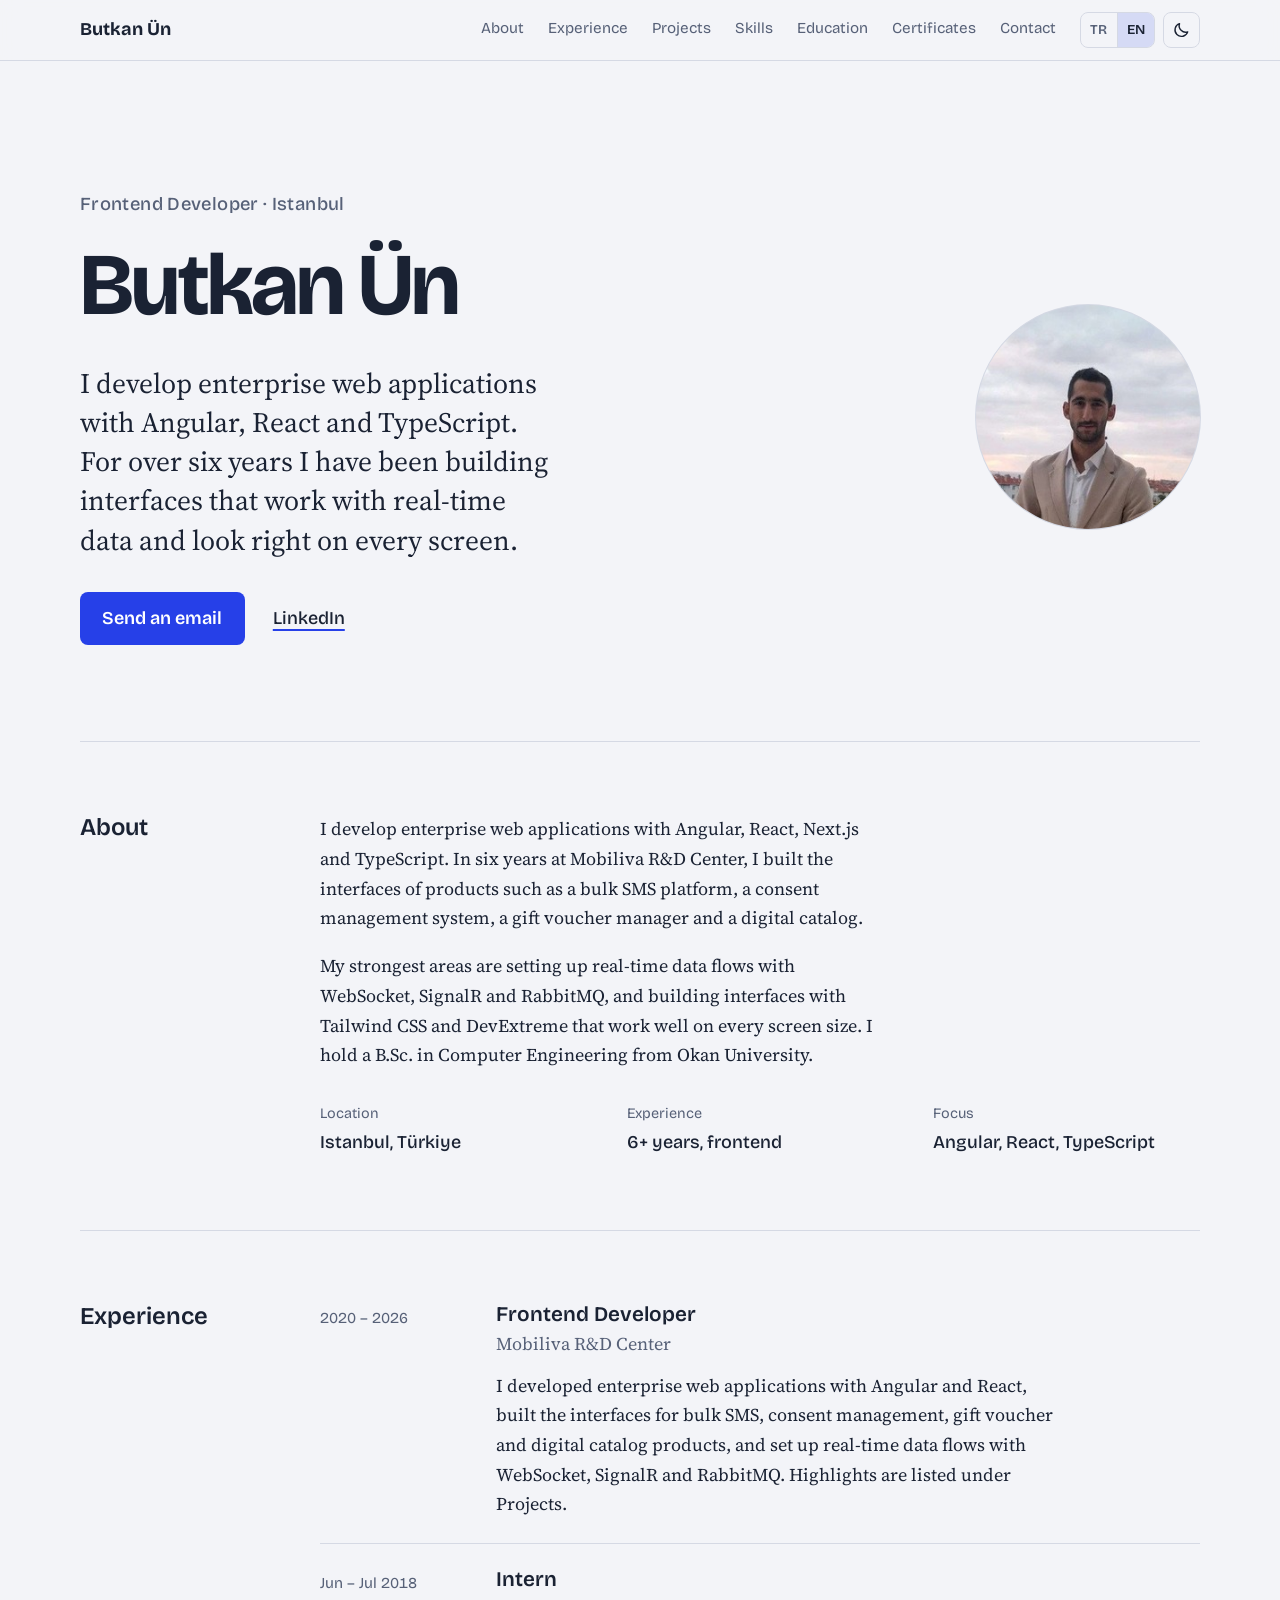
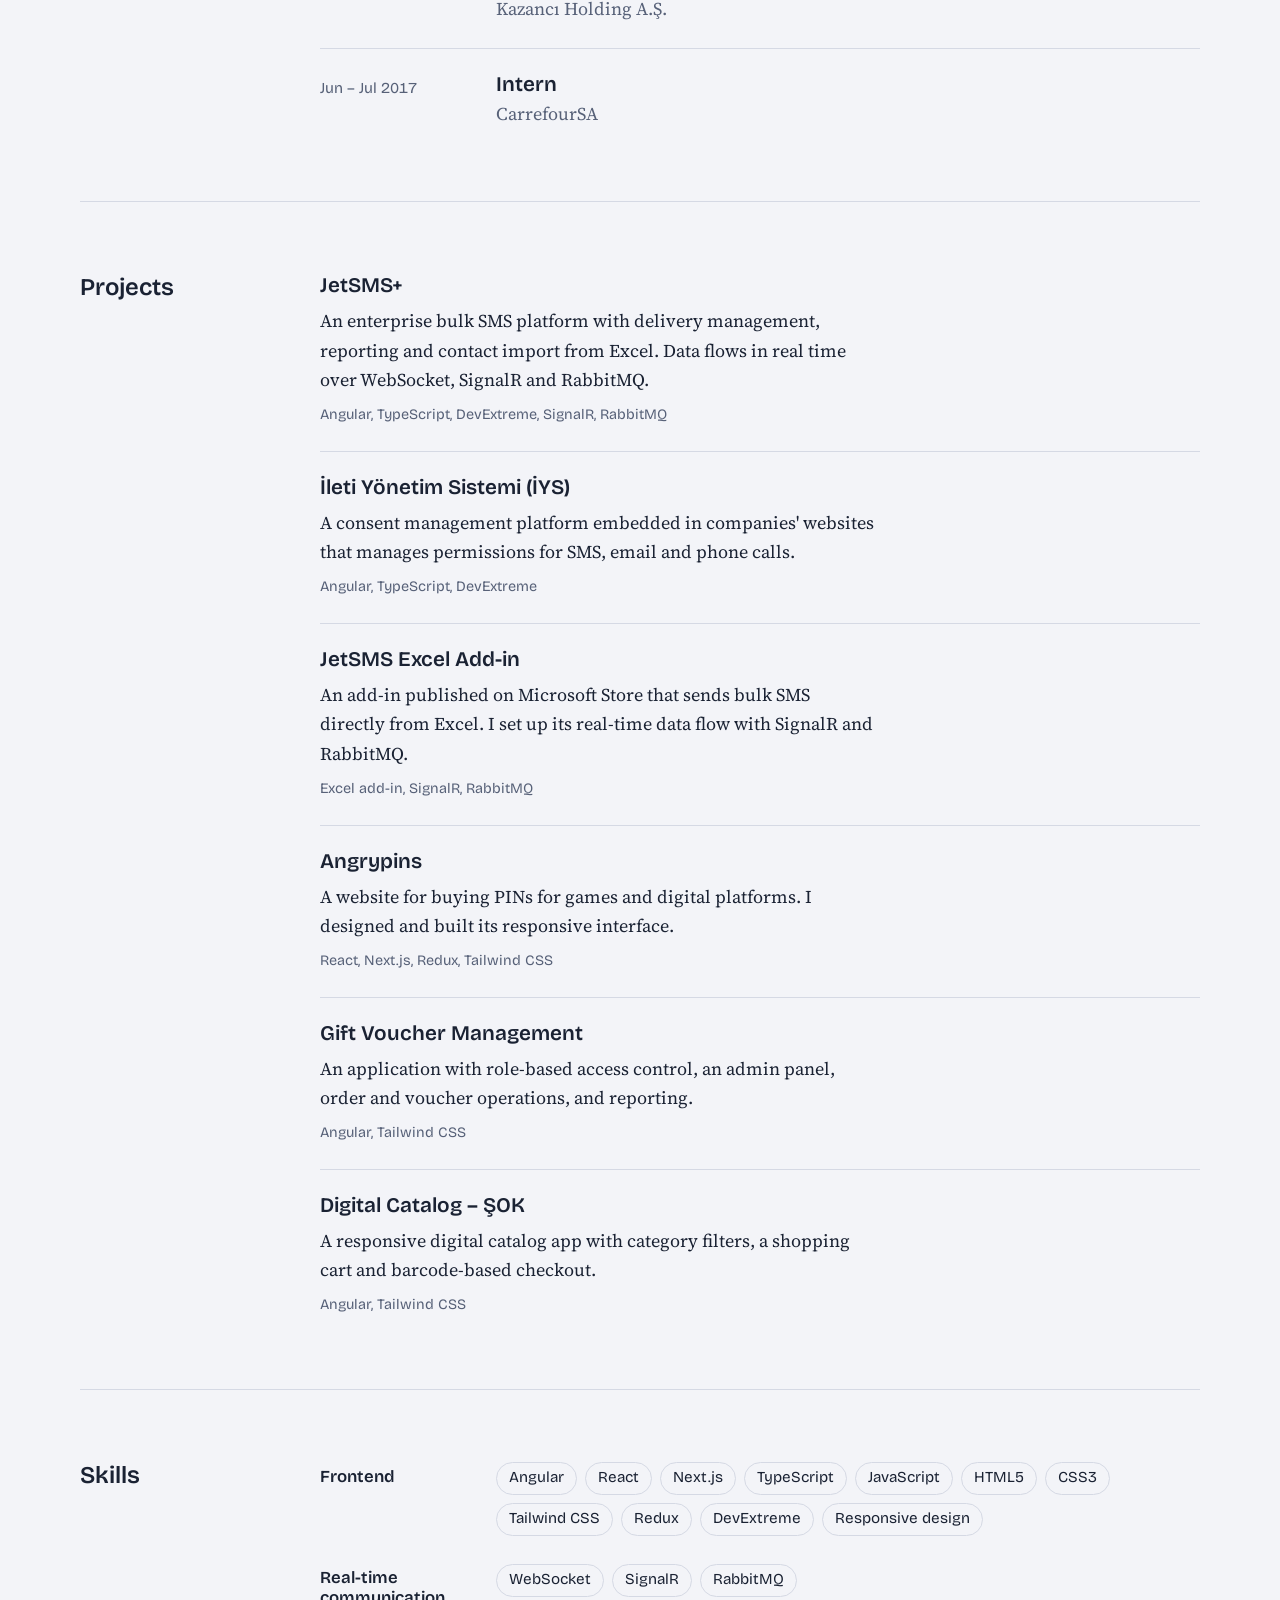
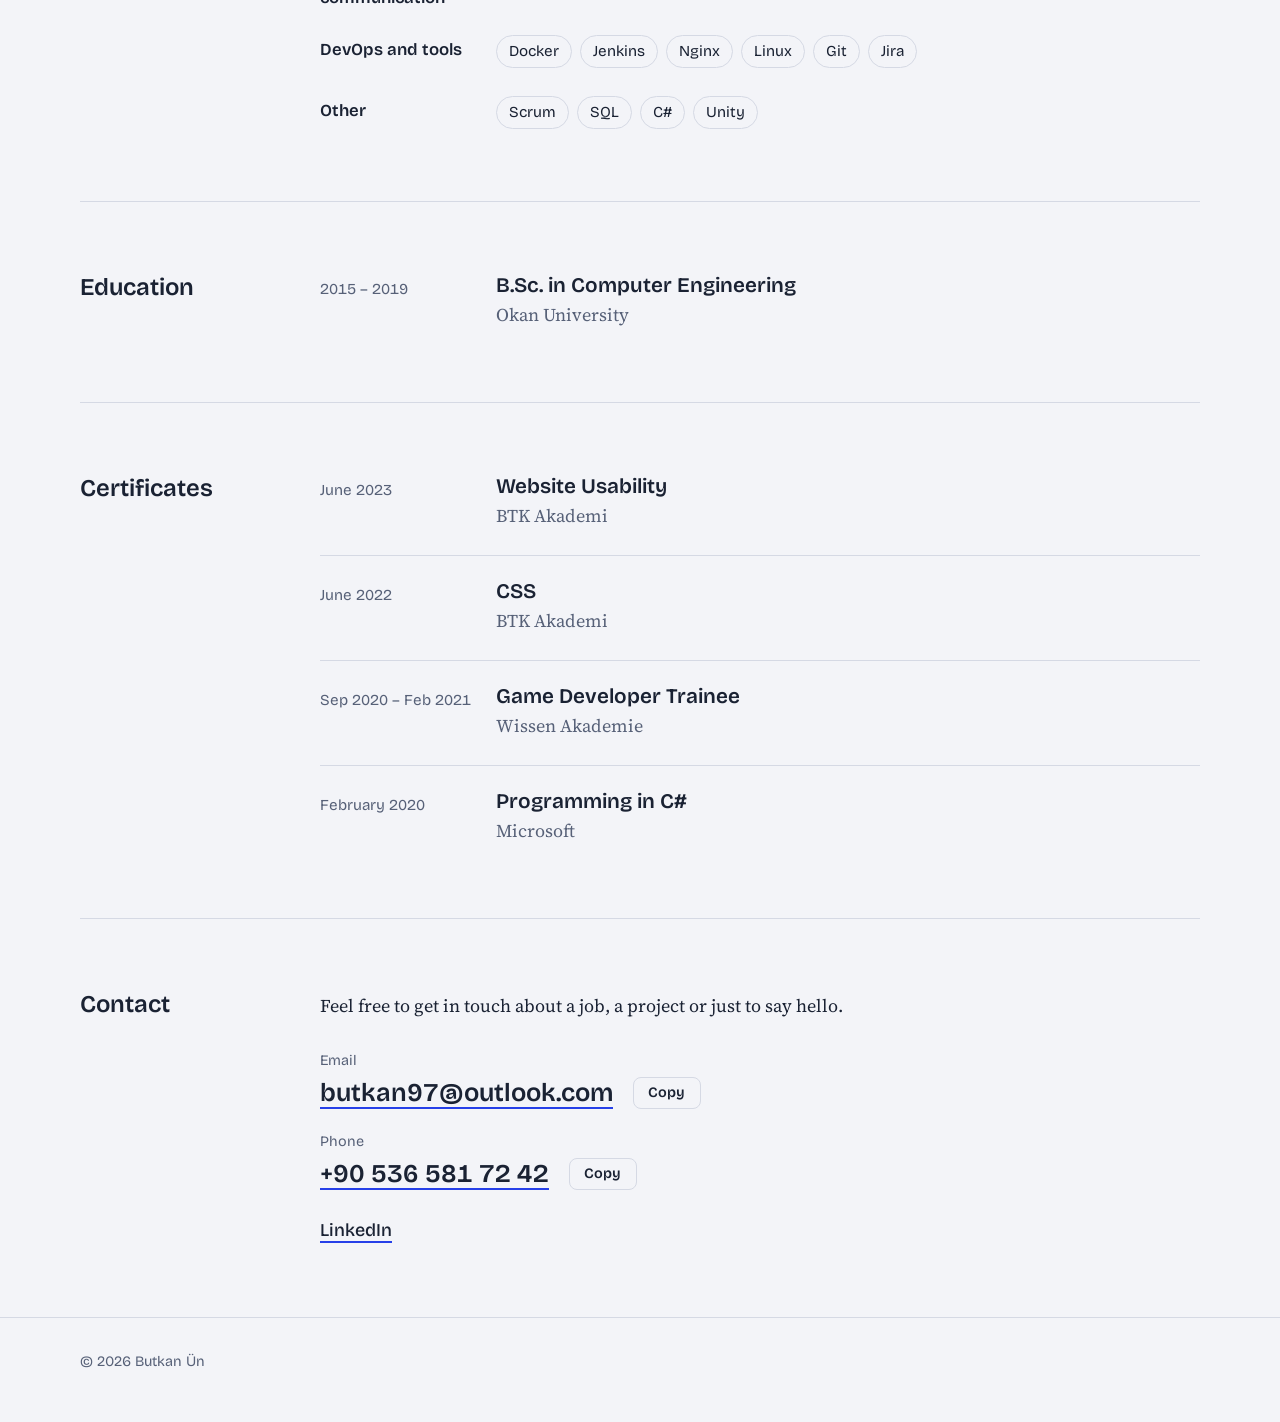
==== en/index.html @ 637d6aa0 "language added" ====
<!DOCTYPE html>
<html lang="en">
<head>
  <meta charset="utf-8">
  <meta name="viewport" content="width=device-width, initial-scale=1">
  <title>Butkan Ün | Frontend Developer</title>
  <meta name="description" content="Butkan Ün is a frontend developer building enterprise web applications with Angular, React and TypeScript. Experience, projects and contact details.">
  <meta name="author" content="Butkan Ün">
  <meta property="og:title" content="Butkan Ün | Frontend Developer">
  <meta property="og:description" content="I build enterprise web applications with Angular, React and TypeScript.">
  <meta property="og:type" content="website">
  <meta property="og:locale" content="en_US">
  <meta property="og:locale:alternate" content="tr_TR">
  <meta property="og:url" content="https://butkanun.github.io/en/">
  <meta property="og:image" content="https://butkanun.github.io/images/profil.jpg">
  <meta name="twitter:card" content="summary">
  <link rel="canonical" href="https://butkanun.github.io/en/">
  <link rel="alternate" hreflang="tr" href="https://butkanun.github.io/">
  <link rel="alternate" hreflang="en" href="https://butkanun.github.io/en/">
  <link rel="alternate" hreflang="x-default" href="https://butkanun.github.io/">
  <meta name="theme-color" content="#f3f4f8" media="(prefers-color-scheme: light)">
  <meta name="theme-color" content="#131826" media="(prefers-color-scheme: dark)">
  <link rel="icon" href="data:image/svg+xml,<svg xmlns='http://www.w3.org/2000/svg' viewBox='0 0 64 64'><rect width='64' height='64' rx='14' fill='%232640E8'/><text x='32' y='43' font-size='30' font-weight='700' text-anchor='middle' fill='white' font-family='sans-serif'>B%C3%9C</text></svg>">

  <script>
    // Kayıtlı tema tercihini sayfa çizilmeden uygula, yanıp sönmesin
    (function () {
      try {
        var tema = localStorage.getItem('tema');
        if (tema === 'dark' || tema === 'light') document.documentElement.setAttribute('data-theme', tema);
      } catch (e) {}
    })();
  </script>

  <link rel="preconnect" href="https://fonts.googleapis.com">
  <link rel="preconnect" href="https://fonts.gstatic.com" crossorigin>
  <link href="https://fonts.googleapis.com/css2?family=Bricolage+Grotesque:opsz,wdth,wght@12..96,75..100,300..800&family=Source+Serif+4:ital,opsz,wght@0,8..60,400..700;1,8..60,400&display=swap" rel="stylesheet">
  <!-- İNGİLİZCE SAYFA: Türkçe sayfayla (../index.html) aynı yapıda. İçerik değişince ikisini birlikte güncelle.
       ?v= numarası iki sayfada da aynı olsun, CSS/JS her değiştiğinde artır. -->
  <link rel="stylesheet" href="../style.css?v=3">
  <script src="../script.js?v=3" defer></script>
</head>
<body>
  <a class="skip" href="#content">Skip to content</a>

  <header class="topbar">
    <div class="wrap topbar-inner">
      <a class="brand" href="#top">Butkan Ün</a>
      <div class="tools">
        <div class="lang" role="group" aria-label="Language">
          <a href="../" hreflang="tr" lang="tr" aria-label="Türkçe" title="Türkçe">TR</a>
          <a href="./" hreflang="en" lang="en" aria-current="true" aria-label="English" title="English">EN</a>
        </div>
        <button class="theme-btn" type="button" aria-label="Switch to dark theme" title="Dark theme" hidden>
          <svg class="icon-moon" viewBox="0 0 24 24" aria-hidden="true" focusable="false"><path d="M20.5 14.2A8.5 8.5 0 0 1 9.8 3.5a8.5 8.5 0 1 0 10.7 10.7Z" fill="none" stroke="currentColor" stroke-width="1.8" stroke-linejoin="round"/></svg>
          <svg class="icon-sun" viewBox="0 0 24 24" aria-hidden="true" focusable="false" hidden><circle cx="12" cy="12" r="4.2" fill="none" stroke="currentColor" stroke-width="1.8"/><path d="M12 2.5v2.2M12 19.3v2.2M2.5 12h2.2M19.3 12h2.2M5.3 5.3l1.6 1.6M17.1 17.1l1.6 1.6M5.3 18.7l1.6-1.6M17.1 6.9l1.6-1.6" fill="none" stroke="currentColor" stroke-width="1.8" stroke-linecap="round"/></svg>
        </button>
        <button class="menu-btn" type="button" aria-expanded="false" aria-controls="nav">Menu</button>
      </div>
      <nav id="nav" class="nav" aria-label="Main menu">
        <a href="#about">About</a>
        <a href="#experience">Experience</a>
        <a href="#projects">Projects</a>
        <a href="#skills">Skills</a>
        <a href="#education">Education</a>
        <a href="#certificates">Certificates</a>
        <a href="#contact">Contact</a>
      </nav>
    </div>
  </header>

  <main id="content" class="wrap">

    <!-- GİRİŞ -->
    <section class="hero" id="top" aria-labelledby="name">
      <img class="avatar" src="../images/profil.jpg" alt="Butkan Ün" width="250" height="250">
      <div class="hero-text">
      <p class="role">Frontend Developer · Istanbul</p>
      <h1 class="name" id="name"><span>Butkan</span> <span>Ün</span></h1>
      <p class="lead">I develop enterprise web applications with Angular, React and TypeScript. For over six years I have been building interfaces that work with real-time data and look right on every screen.</p>
      <div class="actions">
        <a class="btn" href="mailto:butkan97@outlook.com">Send an email</a>
        <a class="text-link" href="https://www.linkedin.com/in/butkan-%C3%BCn-3bb926199/">LinkedIn</a>
        <!-- CV'ni cv.pdf adıyla ana klasöre ekleyince aşağıdaki satırın yorumunu kaldır:
        <a class="text-link" href="../cv.pdf" download>Download CV</a>
        -->
      </div>
      </div>
    </section>

    <!-- HAKKIMDA -->
    <section class="block" id="about" aria-labelledby="h-about">
      <h2 id="h-about">About</h2>
      <div class="body">
        <p>I develop enterprise web applications with Angular, React, Next.js and TypeScript. In six years at Mobiliva R&amp;D Center, I built the interfaces of products such as a bulk SMS platform, a consent management system, a gift voucher manager and a digital catalog.</p>
        <p>My strongest areas are setting up real-time data flows with WebSocket, SignalR and RabbitMQ, and building interfaces with Tailwind CSS and DevExtreme that work well on every screen size. I hold a B.Sc. in Computer Engineering from Okan University.</p>
        <dl class="facts">
          <div><dt>Location</dt><dd>Istanbul, Türkiye</dd></div>
          <div><dt>Experience</dt><dd>6+ years, frontend</dd></div>
          <div><dt>Focus</dt><dd>Angular, React, TypeScript</dd></div>
        </dl>
      </div>
    </section>

    <!-- DENEYİM: Her <li> bir iş deneyimi. Yenisi en üstte olsun. -->
    <section class="block" id="experience" aria-labelledby="h-experience">
      <h2 id="h-experience">Experience</h2>
      <ol class="rows">
        <li>
          <p class="when">2020 – 2026</p>
          <div>
            <h3>Frontend Developer</h3>
            <p class="where">Mobiliva R&amp;D Center</p>
            <p>I developed enterprise web applications with Angular and React, built the interfaces for bulk SMS, consent management, gift voucher and digital catalog products, and set up real-time data flows with WebSocket, SignalR and RabbitMQ. Highlights are listed under Projects.</p>
          </div>
        </li>
        <li>
          <p class="when">Jun – Jul 2018</p>
          <div>
            <h3>Intern</h3>
            <p class="where">Kazancı Holding A.Ş.</p>
          </div>
        </li>
        <li>
          <p class="when">Jun – Jul 2017</p>
          <div>
            <h3>Intern</h3>
            <p class="where">CarrefourSA</p>
          </div>
        </li>
      </ol>
    </section>

    <!-- PROJELER: Her <li> bir proje. Link eklemek için başlığı <a href="..."> içine al. -->
    <section class="block" id="projects" aria-labelledby="h-projects">
      <h2 id="h-projects">Projects</h2>
      <ul class="rows projects">
        <li>
          <div>
            <h3>JetSMS+</h3>
            <p>An enterprise bulk SMS platform with delivery management, reporting and contact import from Excel. Data flows in real time over WebSocket, SignalR and RabbitMQ.</p>
            <p class="stack">Angular, TypeScript, DevExtreme, SignalR, RabbitMQ</p>
          </div>
        </li>
        <li>
          <div>
            <h3>İleti Yönetim Sistemi (İYS)</h3>
            <p>A consent management platform embedded in companies' websites that manages permissions for SMS, email and phone calls.</p>
            <p class="stack">Angular, TypeScript, DevExtreme</p>
          </div>
        </li>
        <li>
          <div>
            <h3>JetSMS Excel Add-in</h3>
            <p>An add-in published on Microsoft Store that sends bulk SMS directly from Excel. I set up its real-time data flow with SignalR and RabbitMQ.</p>
            <p class="stack">Excel add-in, SignalR, RabbitMQ</p>
          </div>
        </li>
        <li>
          <div>
            <h3>Angrypins</h3>
            <p>A website for buying PINs for games and digital platforms. I designed and built its responsive interface.</p>
            <p class="stack">React, Next.js, Redux, Tailwind CSS</p>
          </div>
        </li>
        <li>
          <div>
            <h3>Gift Voucher Management</h3>
            <p>An application with role-based access control, an admin panel, order and voucher operations, and reporting.</p>
            <p class="stack">Angular, Tailwind CSS</p>
          </div>
        </li>
        <li>
          <div>
            <h3>Digital Catalog – ŞOK</h3>
            <p>A responsive digital catalog app with category filters, a shopping cart and barcode-based checkout.</p>
            <p class="stack">Angular, Tailwind CSS</p>
          </div>
        </li>
      </ul>
    </section>

    <!-- YETENEKLER -->
    <section class="block" id="skills" aria-labelledby="h-skills">
      <h2 id="h-skills">Skills</h2>
      <div class="skills">
        <div>
          <h3>Frontend</h3>
          <ul>
            <li>Angular</li>
            <li>React</li>
            <li>Next.js</li>
            <li>TypeScript</li>
            <li>JavaScript</li>
            <li>HTML5</li>
            <li>CSS3</li>
            <li>Tailwind CSS</li>
            <li>Redux</li>
            <li>DevExtreme</li>
            <li>Responsive design</li>
          </ul>
        </div>
        <div>
          <h3>Real-time communication</h3>
          <ul>
            <li>WebSocket</li>
            <li>SignalR</li>
            <li>RabbitMQ</li>
          </ul>
        </div>
        <div>
          <h3>DevOps and tools</h3>
          <ul>
            <li>Docker</li>
            <li>Jenkins</li>
            <li>Nginx</li>
            <li>Linux</li>
            <li>Git</li>
            <li>Jira</li>
          </ul>
        </div>
        <div>
          <h3>Other</h3>
          <ul>
            <li>Scrum</li>
            <li>SQL</li>
            <li>C#</li>
            <li>Unity</li>
          </ul>
        </div>
      </div>
    </section>

    <!-- EĞİTİM -->
    <section class="block" id="education" aria-labelledby="h-education">
      <h2 id="h-education">Education</h2>
      <ol class="rows">
        <li>
          <p class="when">2015 – 2019</p>
          <div>
            <h3>B.Sc. in Computer Engineering</h3>
            <p class="where">Okan University</p>
          </div>
        </li>
      </ol>
    </section>

    <!-- SERTİFİKALAR: Yenisi en üstte olsun. -->
    <section class="block" id="certificates" aria-labelledby="h-certificates">
      <h2 id="h-certificates">Certificates</h2>
      <ol class="rows">
        <li>
          <p class="when">June 2023</p>
          <div>
            <h3>Website Usability</h3>
            <p class="where">BTK Akademi</p>
          </div>
        </li>
        <li>
          <p class="when">June 2022</p>
          <div>
            <h3>CSS</h3>
            <p class="where">BTK Akademi</p>
          </div>
        </li>
        <li>
          <p class="when">Sep 2020 – Feb 2021</p>
          <div>
            <h3>Game Developer Trainee</h3>
            <p class="where">Wissen Akademie</p>
          </div>
        </li>
        <li>
          <p class="when">February 2020</p>
          <div>
            <h3>Programming in C#</h3>
            <p class="where">Microsoft</p>
          </div>
        </li>
      </ol>
    </section>

    <!-- İLETİŞİM -->
    <section class="block" id="contact" aria-labelledby="h-contact">
      <h2 id="h-contact">Contact</h2>
      <div class="body">
        <p>Feel free to get in touch about a job, a project or just to say hello.</p>
        <dl class="contact">
          <div>
            <dt>Email</dt>
            <dd class="mail-row">
              <a class="mail" id="email" href="mailto:butkan97@outlook.com">butkan97@outlook.com</a>
              <button class="copy-btn" type="button" data-copy="email" aria-live="polite" hidden>Copy</button>
            </dd>
          </div>
          <div>
            <dt>Phone</dt>
            <dd class="mail-row">
              <a class="mail" id="phone" href="tel:+905365817242">+90 536 581 72 42</a>
              <button class="copy-btn" type="button" data-copy="phone" aria-live="polite" hidden>Copy</button>
            </dd>
          </div>
        </dl>
        <ul class="links">
          <li><a class="text-link" href="https://www.linkedin.com/in/butkan-%C3%BCn-3bb926199/">LinkedIn</a></li>
        </ul>
      </div>
    </section>

  </main>

  <footer class="footer">
    <div class="wrap">
      <p>© <span id="yil">2026</span> Butkan Ün</p>
    </div>
  </footer>
</body>
</html>
---- style.css ----
/* ==========================================================
   Renkleri ve yazı tiplerini değiştirmek için sadece bu
   bölümü düzenlemen yeterli.
   ========================================================== */
:root {
  --bg: #f3f4f8;
  --ink: #1a2233;
  --muted: #576178;
  --line: #d5d9e4;
  --accent: #2640e8;
  --accent-ink: #ffffff;

  --font-display: "Bricolage Grotesque", "Segoe UI", system-ui, -apple-system, sans-serif;
  --font-body: "Source Serif 4", Georgia, "Times New Roman", serif;

  --gutter: clamp(1.25rem, 5vw, 4rem);
  --page-width: 70rem;
  --label-col: 12rem;

  color-scheme: light;
}

/* Koyu tema: sistem ayarına göre, ya da data-theme="dark" ile zorla */
@media (prefers-color-scheme: dark) {
  :root:not([data-theme="light"]) {
    --bg: #131826;
    --ink: #e7eaf3;
    --muted: #a2abc0;
    --line: #2b3247;
    --accent: #8fa0ff;
    --accent-ink: #131826;
    color-scheme: dark;
  }
}

:root[data-theme="dark"] {
  --bg: #131826;
  --ink: #e7eaf3;
  --muted: #a2abc0;
  --line: #2b3247;
  --accent: #8fa0ff;
  --accent-ink: #131826;
  color-scheme: dark;
}

/* ---------- Temel ---------- */
*,
*::before,
*::after {
  box-sizing: border-box;
}

html {
  scroll-padding-top: 5rem;
  -webkit-text-size-adjust: 100%;
          text-size-adjust: 100%;
}

@media (prefers-reduced-motion: no-preference) {
  html {
    scroll-behavior: smooth;
  }
}

body {
  margin: 0;
  background: var(--bg);
  color: var(--ink);
  font-family: var(--font-body);
  font-size: 1.125rem;
  line-height: 1.65;
  -webkit-font-smoothing: antialiased;
}

h1, h2, h3 {
  font-family: var(--font-display);
  line-height: 1.15;
  margin: 0;
}

p {
  margin: 0 0 1em;
  max-width: 62ch;
}

ul, ol {
  margin: 0;
  padding: 0;
  list-style: none;
}

a {
  color: inherit;
}

img {
  max-width: 100%;
}

[hidden] {
  display: none !important;
}

::selection {
  background: var(--accent);
  color: var(--accent-ink);
}

:focus-visible {
  outline: 3px solid var(--accent);
  outline-offset: 3px;
  border-radius: 2px;
}

.wrap {
  width: min(100% - 2 * var(--gutter), var(--page-width));
  margin-inline: auto;
}

.skip {
  position: absolute;
  left: var(--gutter);
  top: -4rem;
  padding: 0.6rem 1rem;
  background: var(--accent);
  color: var(--accent-ink);
  font-family: var(--font-display);
  font-weight: 600;
  text-decoration: none;
  z-index: 20;
}

.skip:focus {
  top: 0.75rem;
}

/* ---------- Üst menü ---------- */
.topbar {
  position: sticky;
  top: env(safe-area-inset-top, 0px);
  z-index: 10;
  background: var(--bg);
  background: color-mix(in srgb, var(--bg) 88%, transparent);
  -webkit-backdrop-filter: blur(10px);
          backdrop-filter: blur(10px);
  border-bottom: 1px solid var(--line);
}

.topbar-inner {
  display: flex;
  flex-wrap: wrap;
  align-items: center;
  justify-content: space-between;
  min-height: 3.75rem;
  gap: 0.5rem 1.5rem;
}

.brand {
  margin-right: auto;
  font-family: var(--font-display);
  font-weight: 700;
  font-size: 1.125rem;
  text-decoration: none;
}

.nav {
  display: flex;
  flex-wrap: wrap;
  gap: 0.25rem 1.5rem;
}

.nav a {
  font-family: var(--font-display);
  font-size: 0.95rem;
  color: var(--muted);
  text-decoration: none;
  padding-block: 0.25rem;
  border-bottom: 2px solid transparent;
}

.nav a:hover {
  color: var(--ink);
}

.nav a[aria-current="true"] {
  color: var(--ink);
  border-bottom-color: var(--accent);
}

/* Sağ üstteki düğmeler: tema ve (dar ekranda) menü */
.tools {
  display: flex;
  align-items: center;
  gap: 0.5rem;
}

@media (min-width: 64rem) {
  .tools {
    order: 3;
  }
}

.theme-btn {
  display: inline-grid;
  place-items: center;
  width: 2.3rem;
  height: 2.3rem;
  padding: 0;
  color: var(--ink);
  background: none;
  border: 1px solid var(--line);
  border-radius: 0.5rem;
  cursor: pointer;
}

.theme-btn:hover {
  border-color: var(--accent);
}

.theme-btn svg {
  display: block;
  width: 1.15rem;
  height: 1.15rem;
}

/* Dil seçimi: TR | EN, seçili dil vurgulu */
.lang {
  display: inline-flex;
  border: 1px solid var(--line);
  border-radius: 0.5rem;
}

.lang a {
  display: inline-grid;
  place-items: center;
  min-width: 2.3rem;
  height: calc(2.3rem - 2px);
  padding-inline: 0.5rem;
  font-family: var(--font-display);
  font-size: 0.85rem;
  font-weight: 600;
  letter-spacing: 0.04em;
  color: var(--muted);
  text-decoration: none;
}

.lang a + a {
  border-left: 1px solid var(--line);
}

.lang a:first-child {
  border-radius: 0.45rem 0 0 0.45rem;
}

.lang a:last-child {
  border-radius: 0 0.45rem 0.45rem 0;
}

.lang a:hover {
  color: var(--ink);
}

.lang a[aria-current="true"] {
  color: var(--ink);
  background: var(--line);
  background: color-mix(in srgb, var(--accent) 14%, transparent);
}

/* Tema değişirken renkler yumuşak geçsin (yalnızca düğmeye basınca) */
@media (prefers-reduced-motion: no-preference) {
  .tema-gecis,
  .tema-gecis * {
    transition: background-color 0.3s ease, color 0.3s ease, border-color 0.3s ease !important;
  }
}

.menu-btn {
  display: none;
  font: inherit;
  font-family: var(--font-display);
  font-size: 0.95rem;
  font-weight: 600;
  color: var(--ink);
  background: none;
  border: 1px solid var(--line);
  border-radius: 0.5rem;
  /* Dil ve tema düğmeleriyle aynı yükseklikte */
  height: 2.3rem;
  align-items: center;
  padding: 0 0.9rem;
  line-height: 1;
  cursor: pointer;
}

/* Dar ekranda menü: JS çalışıyorsa açılır/kapanır, çalışmıyorsa hep açık kalır */
@media (max-width: 63.99rem) {
  .js .menu-btn {
    display: inline-flex;
  }

  .js .nav {
    display: none;
    flex-basis: 100%;
    flex-direction: column;
    padding-block: 0.25rem 1rem;
  }

  .js .nav.is-open {
    display: flex;
  }

  .nav a {
    padding-block: 0.5rem;
    font-size: 1.05rem;
  }
}

/* ---------- Giriş ---------- */
.hero {
  display: grid;
  grid-template-columns: minmax(0, 1fr);
  gap: 2rem;
  padding-block: clamp(3.5rem, 11vw, 8rem) clamp(3rem, 8vw, 6rem);
}

.hero-text {
  min-width: 0;
}

/* Geniş ekranda fotoğraf sağda, yazılar solda */
@media (min-width: 52rem) {
  .hero {
    grid-template-columns: minmax(0, 1fr) auto;
    align-items: center;
    column-gap: 4rem;
  }

  .hero .avatar {
    order: 2;
    width: clamp(11rem, 20vw, 14rem);
  }
}

/* Profil fotoğrafı */
.avatar {
  display: block;
  width: clamp(6.5rem, 26vw, 8.5rem);
  max-width: 100%;
  height: auto;
  aspect-ratio: 1;
  object-fit: cover;
  border-radius: 50%;
  background: var(--line);
  box-shadow: 0 0 0 1px var(--line);
}

.role {
  margin: 0 0 1.25rem;
  font-family: var(--font-display);
  font-size: clamp(1rem, 1.6vw, 1.15rem);
  font-weight: 500;
  letter-spacing: 0.02em;
  color: var(--muted);
}

/* Sayfada akılda kalacak tek hareket: ad, dar halinden normal haline açılır */
.name {
  font-size: clamp(2.5rem, 8vw, 5.5rem);
  font-weight: 700;
  font-stretch: 100%;
  line-height: 1.05;
  letter-spacing: -0.03em;
  overflow-wrap: break-word;
}


@media (prefers-reduced-motion: no-preference) {
  .name {
    animation: widen 1.1s cubic-bezier(0.2, 0.7, 0.2, 1) both;
  }

  @keyframes widen {
    from {
      font-stretch: 75%;
      font-weight: 300;
    }
    to {
      font-stretch: 100%;
      font-weight: 700;
    }
  }
}

.lead {
  max-width: 34ch;
  margin-top: 2rem;
  font-size: clamp(1.35rem, 2.6vw, 1.75rem);
  line-height: 1.4;
}

.actions {
  display: flex;
  flex-wrap: wrap;
  align-items: center;
  gap: 1rem 1.75rem;
  margin-top: 2rem;
}

.btn {
  display: inline-block;
  padding: 0.75rem 1.4rem;
  background: var(--accent);
  color: var(--accent-ink);
  font-family: var(--font-display);
  font-weight: 600;
  text-decoration: none;
  border-radius: 0.5rem;
}

.btn:hover {
  filter: brightness(1.1);
}

.text-link {
  font-family: var(--font-display);
  font-weight: 500;
  text-decoration: underline;
  text-decoration-color: var(--accent);
  text-decoration-thickness: 2px;
  text-underline-offset: 0.3em;
}

.text-link:hover {
  text-decoration-thickness: 4px;
}

/* ---------- Bölümler ---------- */
.block {
  display: grid;
  grid-template-columns: minmax(0, 1fr);
  gap: 1.25rem;
  padding-block: clamp(2.5rem, 6vw, 4.5rem);
  border-top: 1px solid var(--line);
}

.block > h2 {
  font-size: 1.5rem;
  font-weight: 600;
}

@media (min-width: 52rem) {
  .block {
    grid-template-columns: var(--label-col) minmax(0, 1fr);
    gap: 3rem;
  }

  .block > h2 {
    position: sticky;
    top: calc(5.5rem + env(safe-area-inset-top, 0px));
    align-self: start;
  }
}

/* Hakkımda: kısa bilgiler */
.facts {
  display: grid;
  gap: 1rem 2.5rem;
  grid-template-columns: repeat(auto-fit, minmax(12rem, 1fr));
  margin: 2rem 0 0;
}

.facts dt {
  font-family: var(--font-display);
  font-size: 0.9rem;
  color: var(--muted);
}

.facts dd {
  margin: 0.15rem 0 0;
  font-family: var(--font-display);
  font-weight: 500;
}

/* Deneyim, eğitim ve projeler: ortak satır yapısı */
.rows > li {
  display: grid;
  grid-template-columns: minmax(0, 1fr);
  gap: 0.25rem;
  padding-block: 1.5rem;
  border-top: 1px solid var(--line);
}

.rows > li:first-child {
  padding-top: 0;
  border-top: 0;
}

.rows > li:last-child {
  padding-bottom: 0;
}

@media (min-width: 40rem) {
  .rows > li:has(.when) {
    grid-template-columns: 9.5rem minmax(0, 1fr);
    gap: 1.5rem;
  }
}

.when {
  margin: 0;
  font-family: var(--font-display);
  font-size: 0.95rem;
  color: var(--muted);
  font-variant-numeric: tabular-nums;
  padding-top: 0.2rem;
}

.rows h3 {
  font-size: 1.3rem;
  font-weight: 600;
}

.where {
  margin: 0.15rem 0 0.75rem;
  color: var(--muted);
}

.rows p:last-child {
  margin-bottom: 0;
}

/* Projeler */
.projects h3 {
  margin-bottom: 0.5rem;
}

.projects h3 a {
  text-decoration: none;
  background-image: linear-gradient(var(--accent), var(--accent));
  background-repeat: no-repeat;
  background-position: 0 100%;
  background-size: 0 2px;
  padding-bottom: 0.1em;
}

.projects h3 a:hover {
  background-size: 100% 2px;
}

.projects p {
  margin-bottom: 0.5rem;
}

.stack {
  font-family: var(--font-display);
  font-size: 0.9rem;
  color: var(--muted);
}

/* Yetenekler: her grup bir satır, solda başlık, sağda etiketler */
.skills {
  display: grid;
  gap: 1.75rem;
}

.skills > div {
  display: grid;
  grid-template-columns: minmax(0, 1fr);
  gap: 0.6rem;
}

@media (min-width: 40rem) {
  .skills > div {
    grid-template-columns: 9.5rem minmax(0, 1fr);
    gap: 1.5rem;
  }
}

.skills h3 {
  font-size: 1.05rem;
  font-weight: 600;
  padding-top: 0.3rem;
  text-wrap: balance;
}

.skills ul {
  display: flex;
  flex-wrap: wrap;
  /* Başlık iki satıra inince etiketler uzayıp yazı yukarıda kalmasın */
  align-items: flex-start;
  align-content: flex-start;
  gap: 0.5rem;
}

.skills li {
  display: inline-flex;
  align-items: center;
  justify-content: center;
  font-family: var(--font-display);
  font-size: 0.95rem;
  line-height: 1.3;
  padding: 0.35rem 0.75rem;
  border: 1px solid var(--line);
  border-radius: 999px;
}

/* İletişim */
/* E-posta ve telefon */
.contact {
  display: grid;
  gap: 1.25rem;
  margin: 1.75rem 0 0;
}

.contact dt {
  font-family: var(--font-display);
  font-size: 0.9rem;
  color: var(--muted);
}

.contact dd {
  margin: 0.25rem 0 0;
}

.mail {
  font-family: var(--font-display);
  font-size: clamp(1.2rem, 3vw, 1.6rem);
  font-weight: 600;
  line-height: 1.3;
  overflow-wrap: anywhere;
  font-variant-numeric: tabular-nums;
  text-decoration: underline;
  text-decoration-color: var(--accent);
  text-decoration-thickness: 2px;
  text-underline-offset: 0.25em;
}

.mail:hover {
  text-decoration-thickness: 4px;
}

.mail-row {
  display: flex;
  flex-wrap: wrap;
  align-items: center;
  gap: 0.75rem 1.25rem;
  max-width: none;
}

.mail-row .mail {
  min-width: 0;
}

.copy-btn {
  font-family: var(--font-display);
  font-size: 0.9rem;
  font-weight: 600;
  color: var(--ink);
  background: none;
  border: 1px solid var(--line);
  border-radius: 0.5rem;
  padding: 0.4rem 0.9rem;
  cursor: pointer;
}

.copy-btn:hover {
  border-color: var(--accent);
}

.links {
  display: flex;
  flex-wrap: wrap;
  gap: 0.5rem 1.75rem;
  margin-top: 1.5rem;
}

/* ---------- Alt bilgi ---------- */
.footer {
  padding-block: 2rem 3rem;
  border-top: 1px solid var(--line);
  color: var(--muted);
  font-family: var(--font-display);
  font-size: 0.9rem;
}

.footer p {
  margin: 0;
}

/* ---------- Yazdırma: sayfa sade bir CV gibi çıksın ---------- */
@media print {
  :root,
  :root:not([data-theme="light"]),
  :root[data-theme="dark"] {
    --bg: #ffffff;
    --ink: #000000;
    --muted: #444444;
    --line: #cccccc;
    --accent: #000000;
    --accent-ink: #ffffff;
    color-scheme: light;
  }

  @page {
    margin: 16mm;
  }

  body {
    font-size: 10.5pt;
    line-height: 1.45;
  }

  .topbar,
  .skip,
  .menu-btn,
  .copy-btn,
  .footer {
    display: none !important;
  }

  .wrap {
    width: 100%;
  }

  .hero {
    padding-block: 0 1.25rem;
  }

  .hero {
    gap: 1rem;
  }

  .avatar {
    width: 26mm;
  }

  .name {
    font-size: 30pt;
    font-weight: 700;
    font-stretch: 100%;
    animation: none;
  }

  .lead {
    max-width: none;
    margin-top: 0.75rem;
    font-size: 13pt;
  }

  .actions {
    margin-top: 0.75rem;
  }

  /* E-posta zaten İletişim bölümünde yazıyor */
  .actions .btn {
    display: none;
  }

  .block {
    grid-template-columns: 8rem minmax(0, 1fr);
    gap: 1.5rem;
    padding-block: 1rem;
  }

  .block > h2 {
    position: static;
    font-size: 13pt;
  }

  .rows > li {
    padding-block: 0.6rem;
    break-inside: avoid;
  }

  .rows > li:has(.when) {
    grid-template-columns: 7rem minmax(0, 1fr);
    gap: 1rem;
  }

  .mail {
    font-size: 12pt;
  }

  a[href^="http"]::after {
    content: " (" attr(href) ")";
    font-size: 9pt;
    color: var(--muted);
    overflow-wrap: anywhere;
  }
}
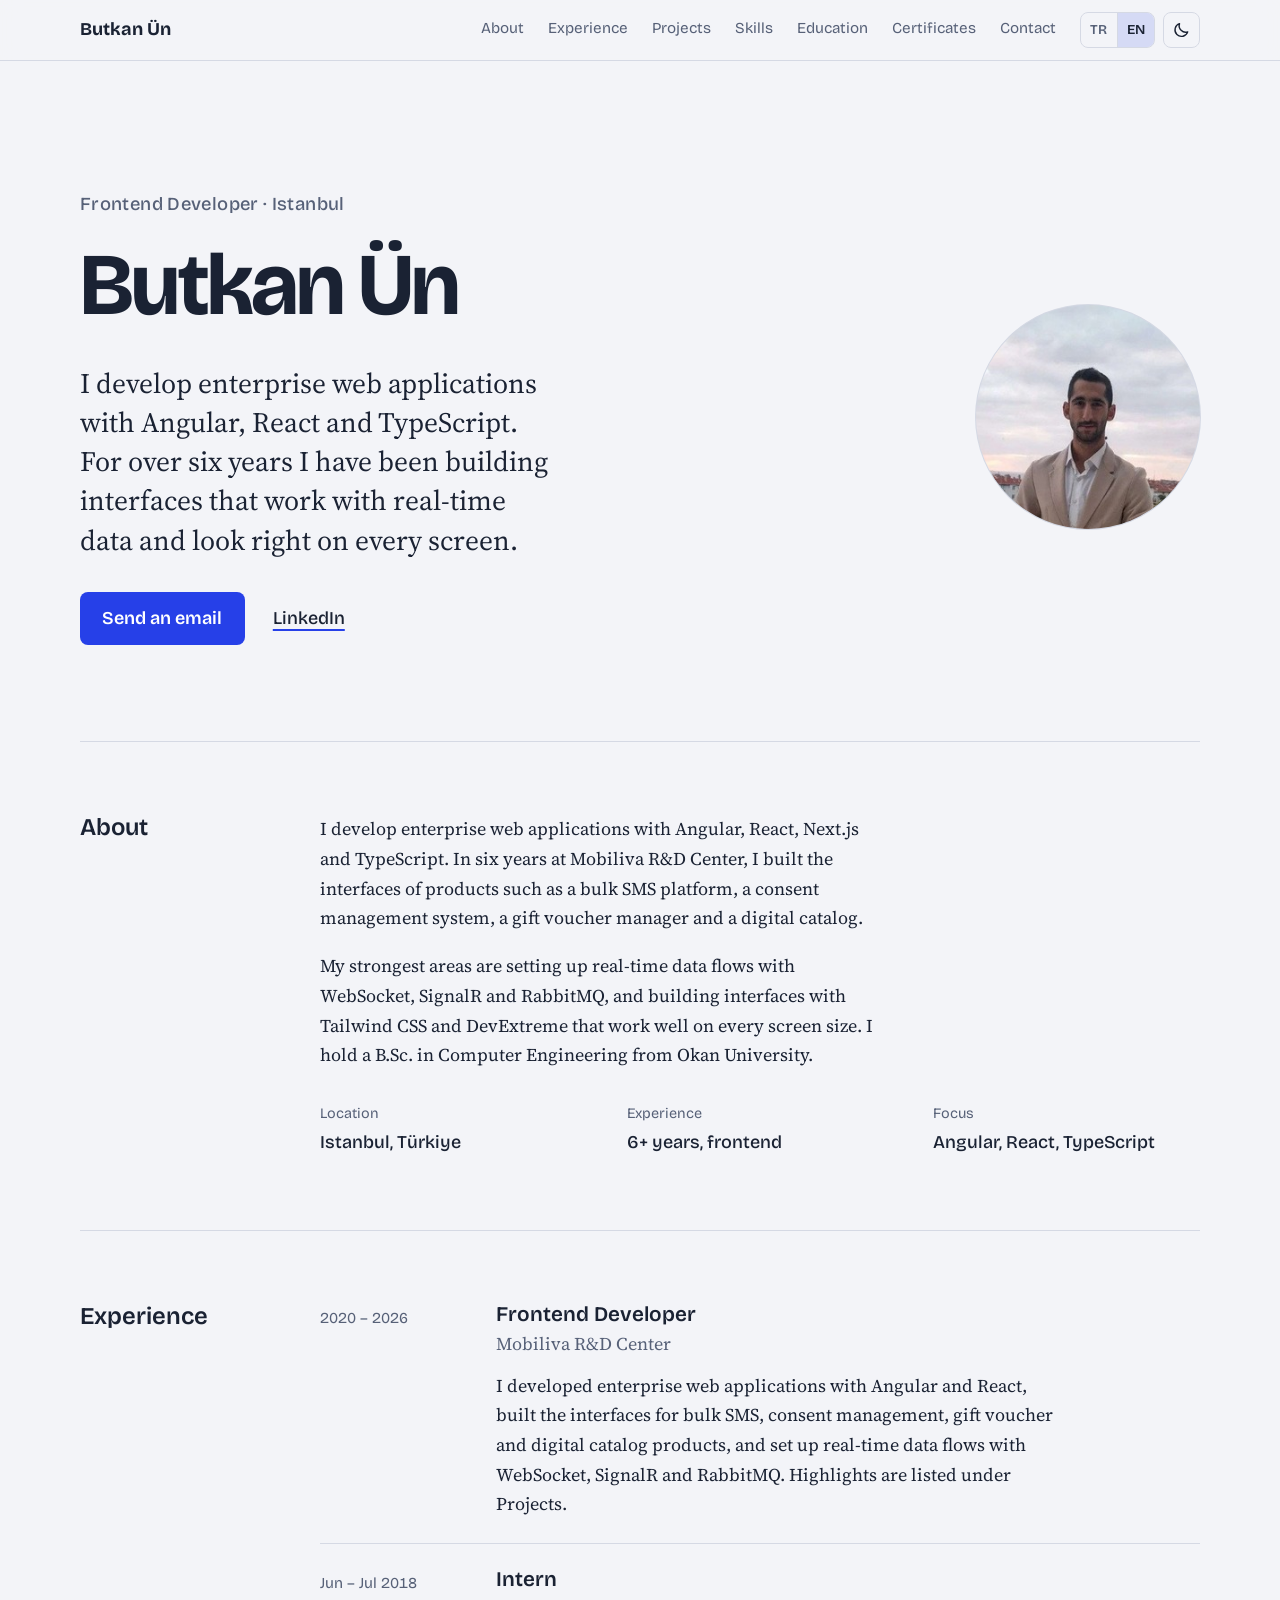
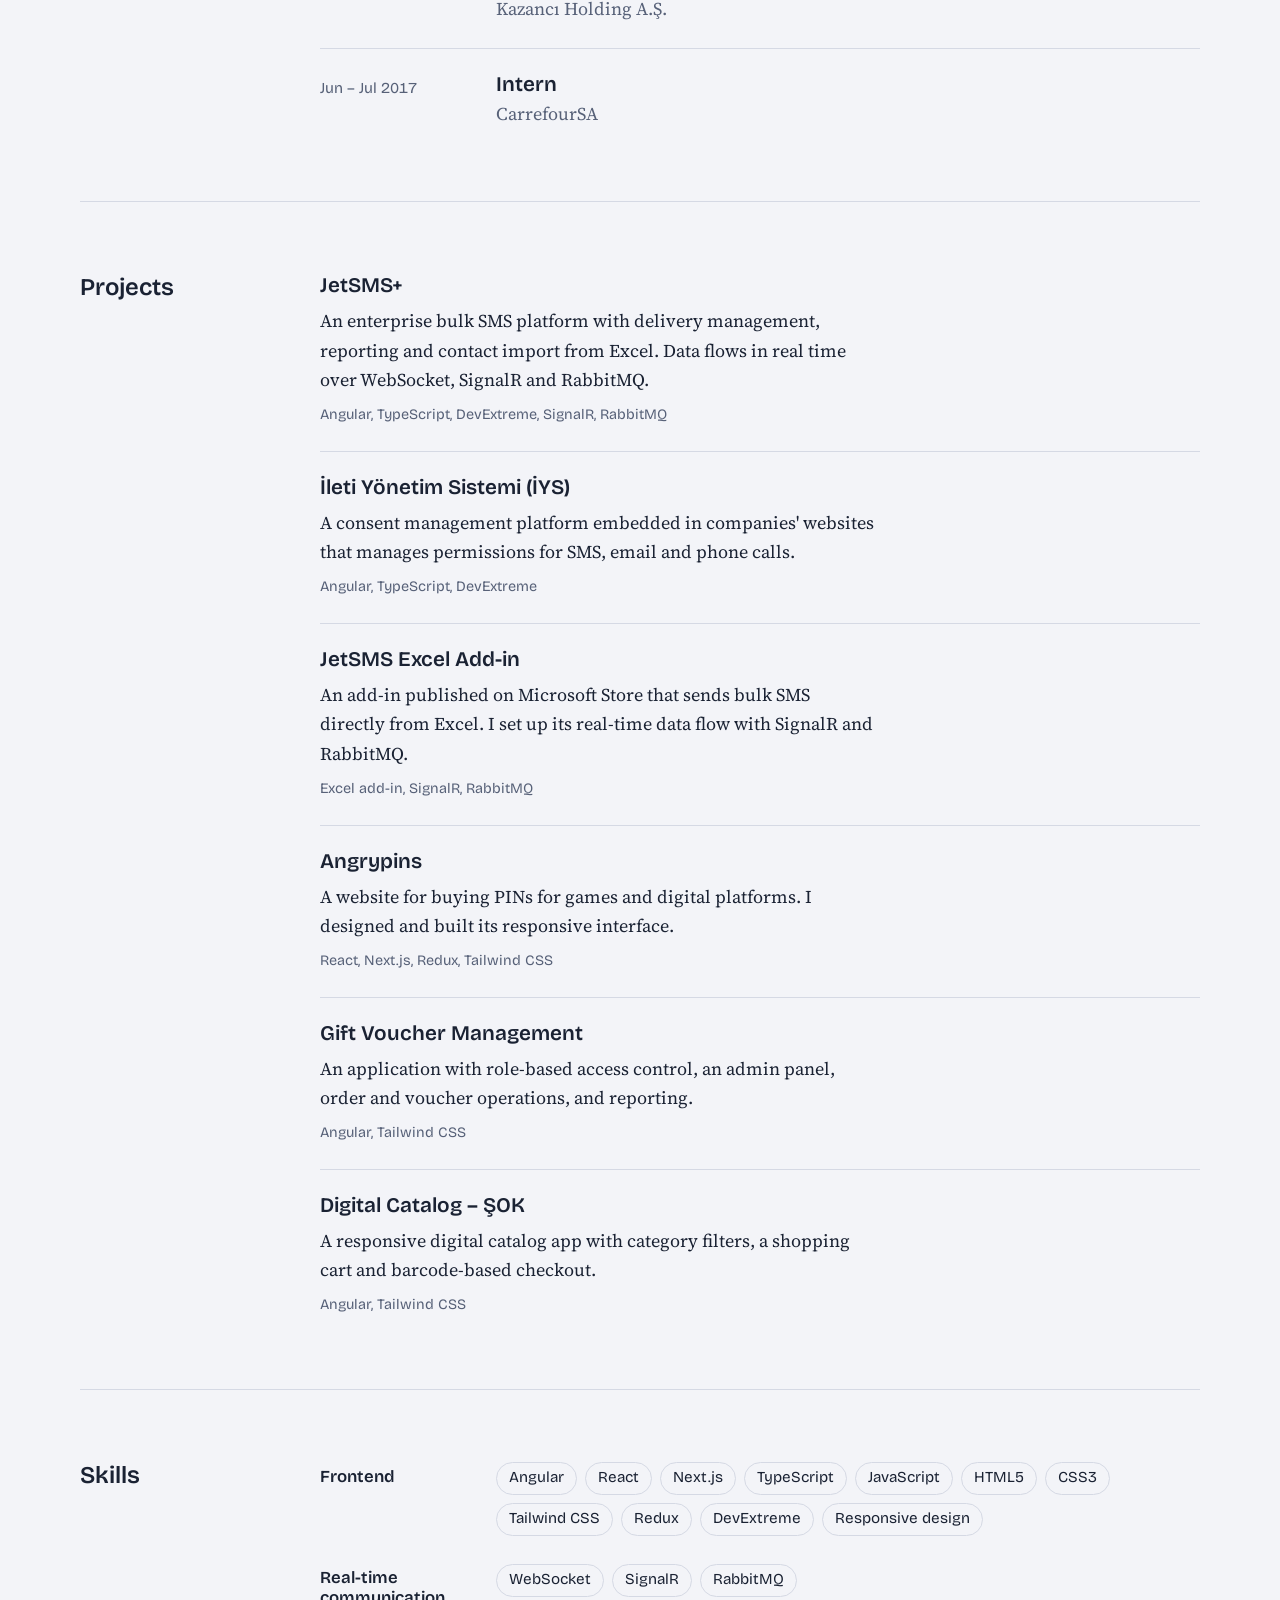
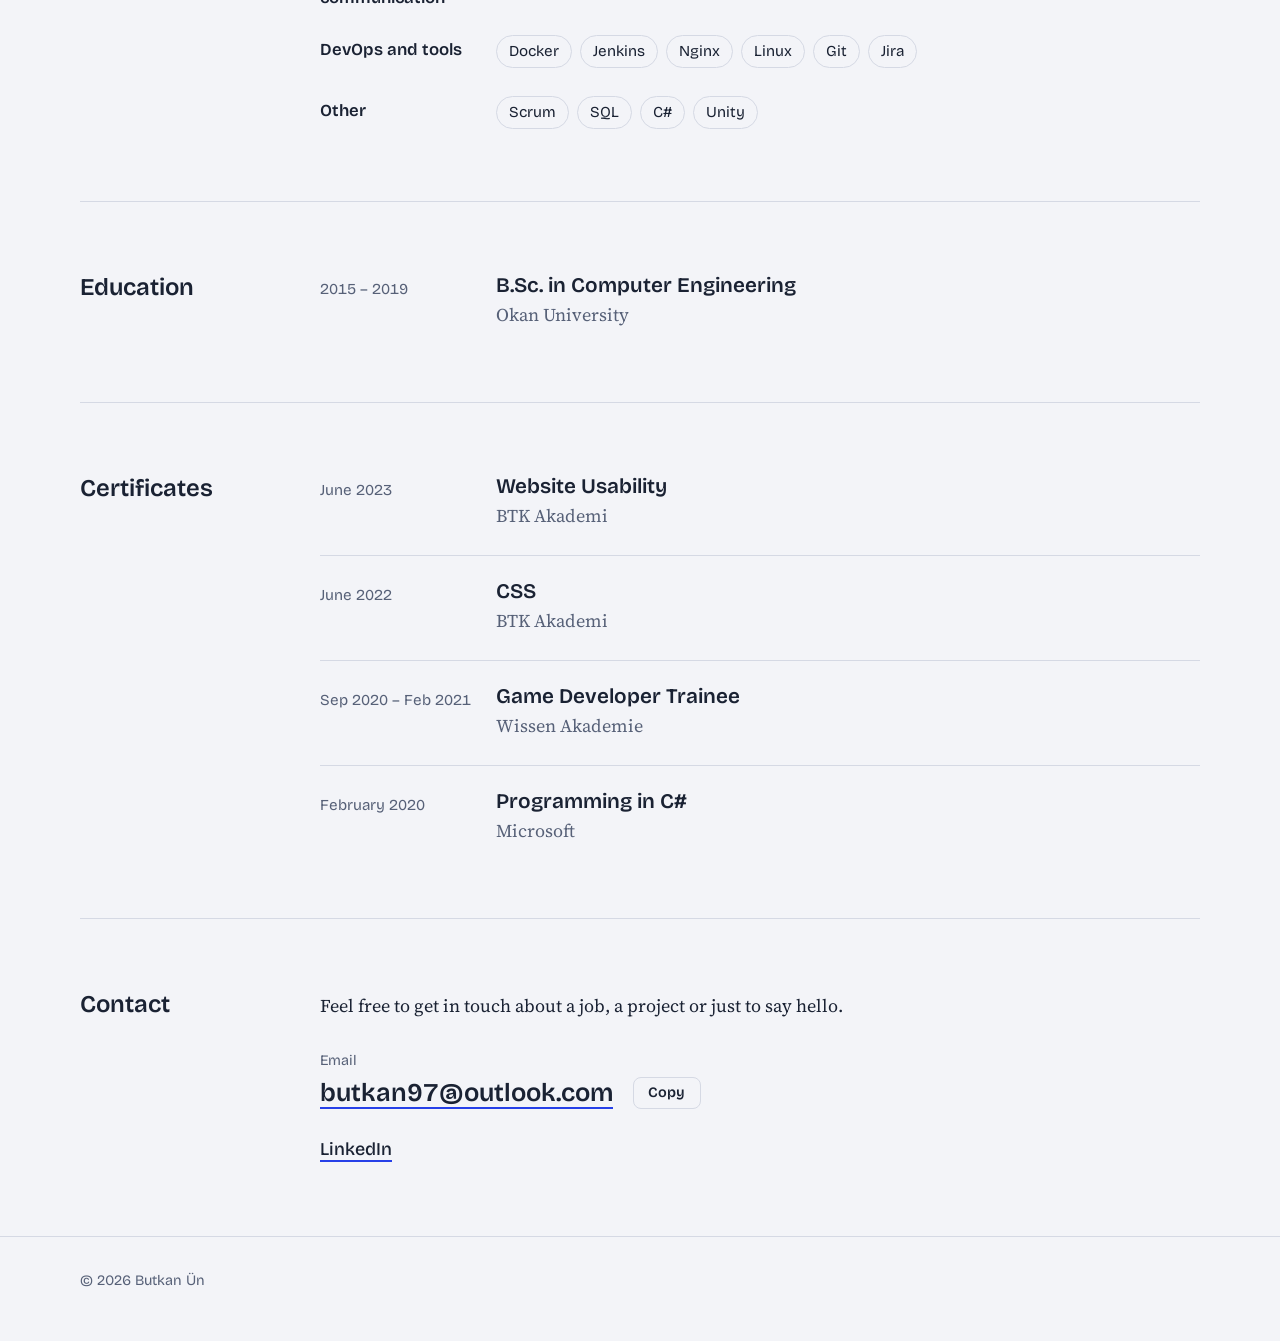
==== commit 615e2c56: "phone has been removed" ====
--- a/en/index.html
+++ b/en/index.html
@@ -293,13 +293,6 @@
               <button class="copy-btn" type="button" data-copy="email" aria-live="polite" hidden>Copy</button>
             </dd>
           </div>
-          <div>
-            <dt>Phone</dt>
-            <dd class="mail-row">
-              <a class="mail" id="phone" href="tel:+905365817242">+90 536 581 72 42</a>
-              <button class="copy-btn" type="button" data-copy="phone" aria-live="polite" hidden>Copy</button>
-            </dd>
-          </div>
         </dl>
         <ul class="links">
           <li><a class="text-link" href="https://www.linkedin.com/in/butkan-%C3%BCn-3bb926199/">LinkedIn</a></li>
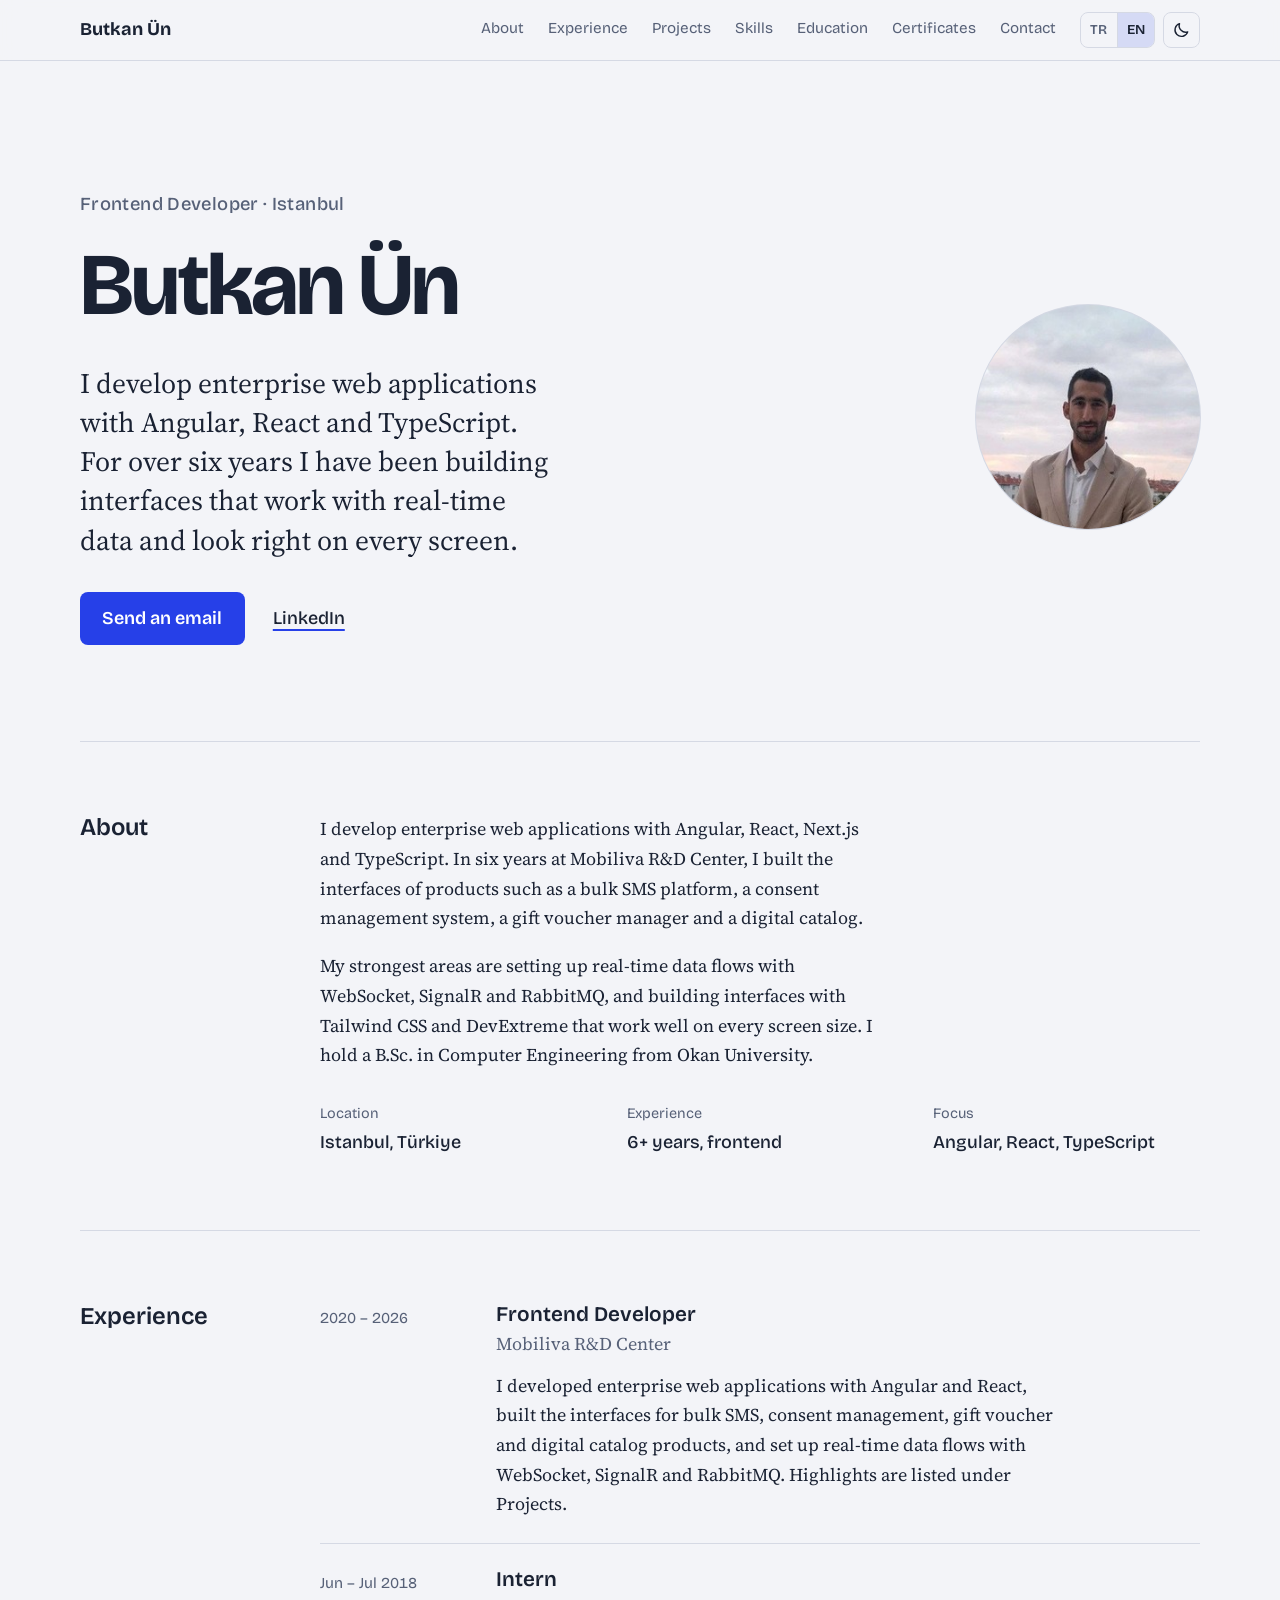
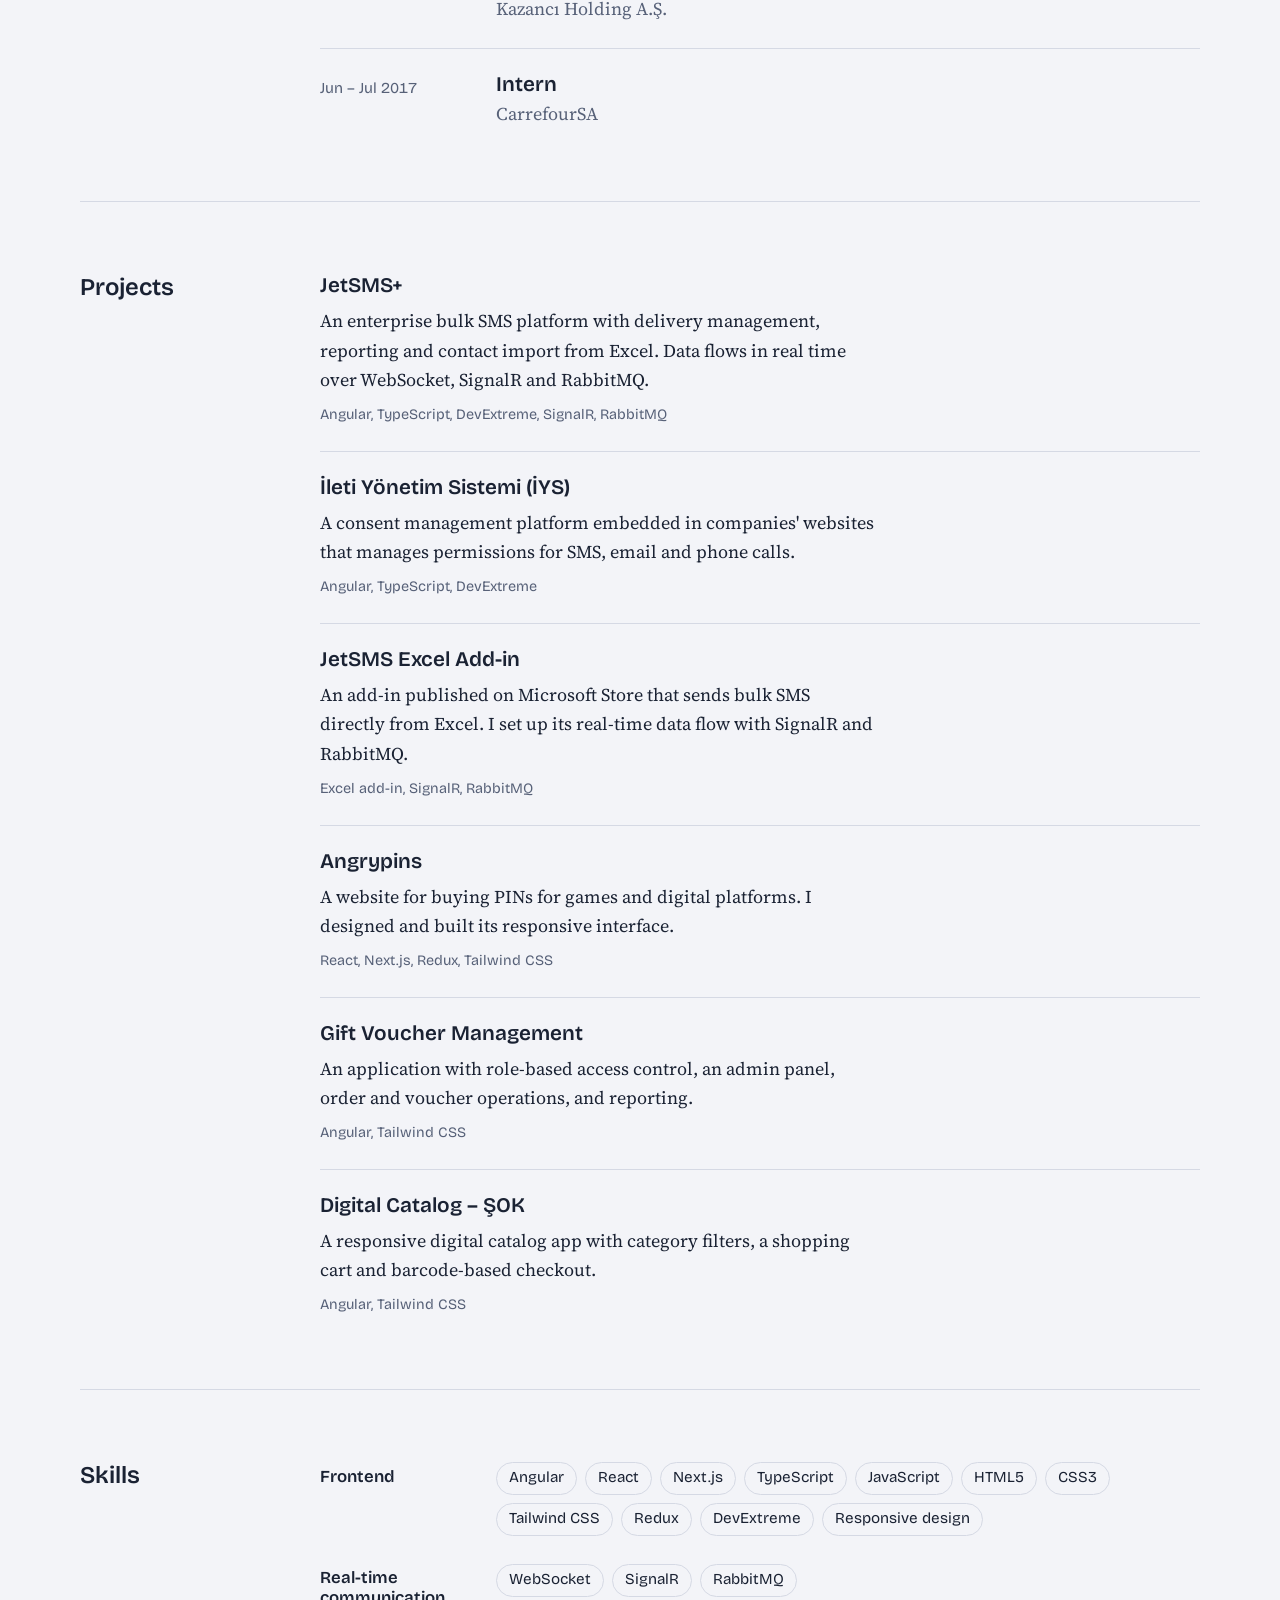
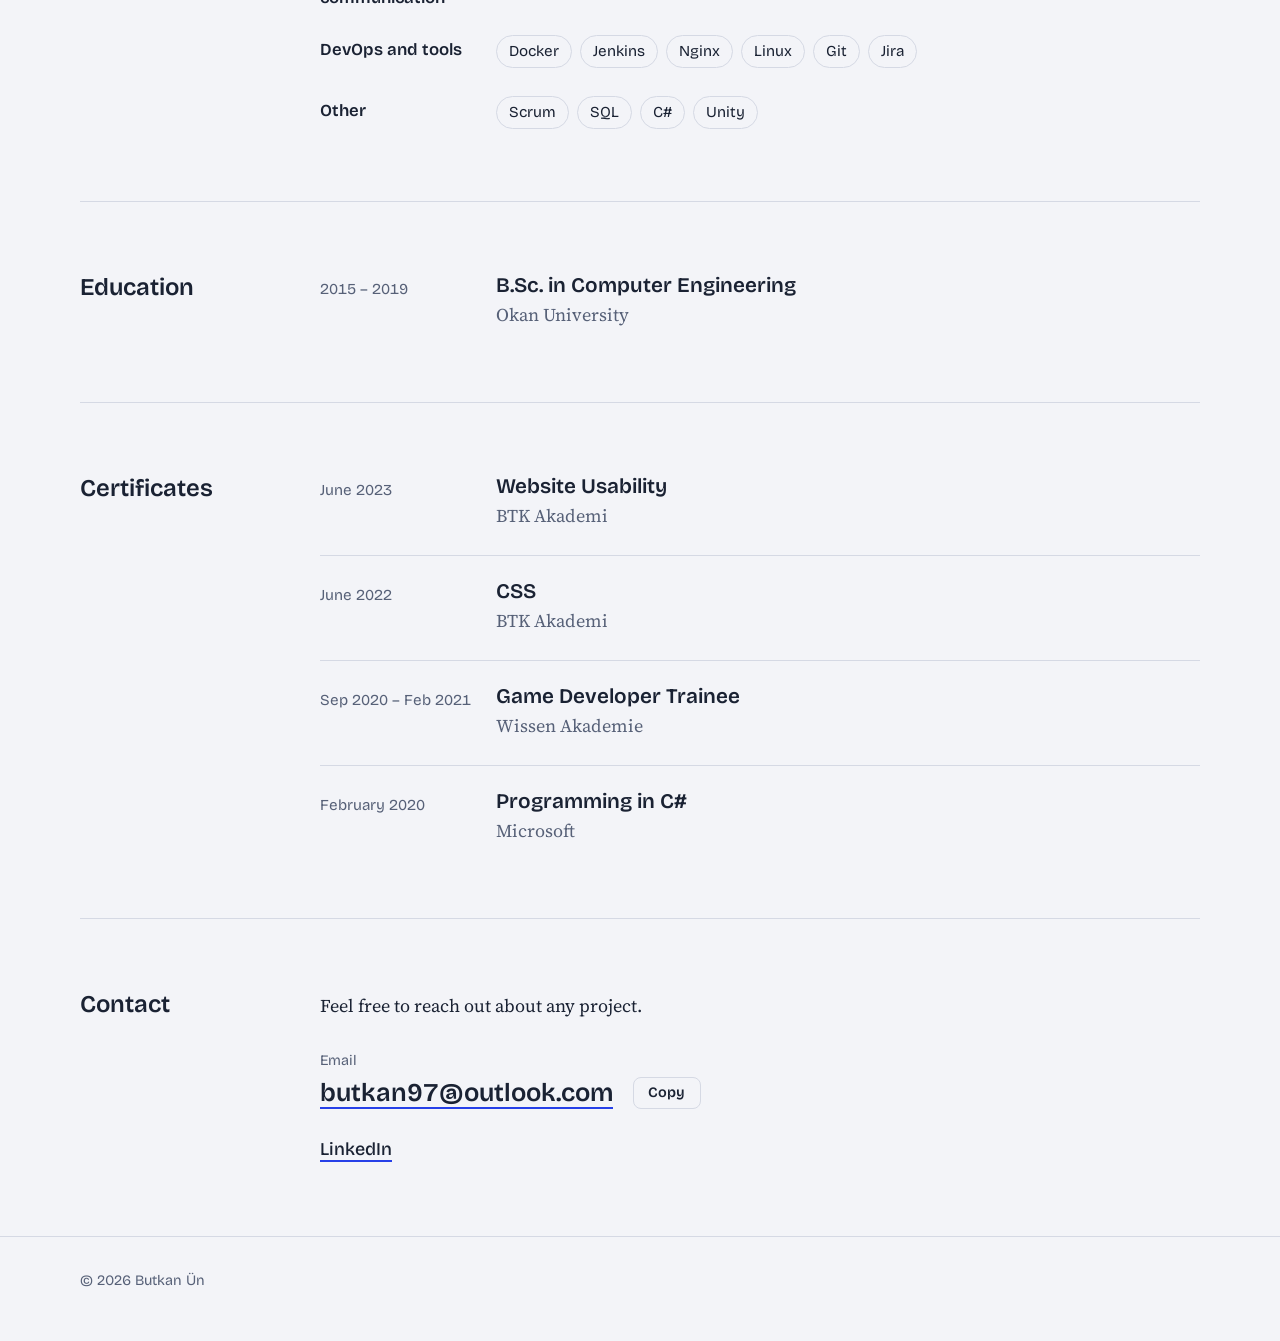
==== commit 405be889: "updated" ====
--- a/en/index.html
+++ b/en/index.html
@@ -80,7 +80,7 @@
       <p class="lead">I develop enterprise web applications with Angular, React and TypeScript. For over six years I have been building interfaces that work with real-time data and look right on every screen.</p>
       <div class="actions">
         <a class="btn" href="mailto:butkan97@outlook.com">Send an email</a>
-        <a class="text-link" href="https://www.linkedin.com/in/butkan-%C3%BCn-3bb926199/">LinkedIn</a>
+        <a class="text-link" href="https://www.linkedin.com/in/butkanun">LinkedIn</a>
         <!-- CV'ni cv.pdf adıyla ana klasöre ekleyince aşağıdaki satırın yorumunu kaldır:
         <a class="text-link" href="../cv.pdf" download>Download CV</a>
         -->
@@ -284,7 +284,7 @@
     <section class="block" id="contact" aria-labelledby="h-contact">
       <h2 id="h-contact">Contact</h2>
       <div class="body">
-        <p>Feel free to get in touch about a job, a project or just to say hello.</p>
+        <p>Feel free to reach out about any project.</p>
         <dl class="contact">
           <div>
             <dt>Email</dt>
@@ -295,7 +295,7 @@
           </div>
         </dl>
         <ul class="links">
-          <li><a class="text-link" href="https://www.linkedin.com/in/butkan-%C3%BCn-3bb926199/">LinkedIn</a></li>
+          <li><a class="text-link" href="https://www.linkedin.com/in/butkanun">LinkedIn</a></li>
         </ul>
       </div>
     </section>
